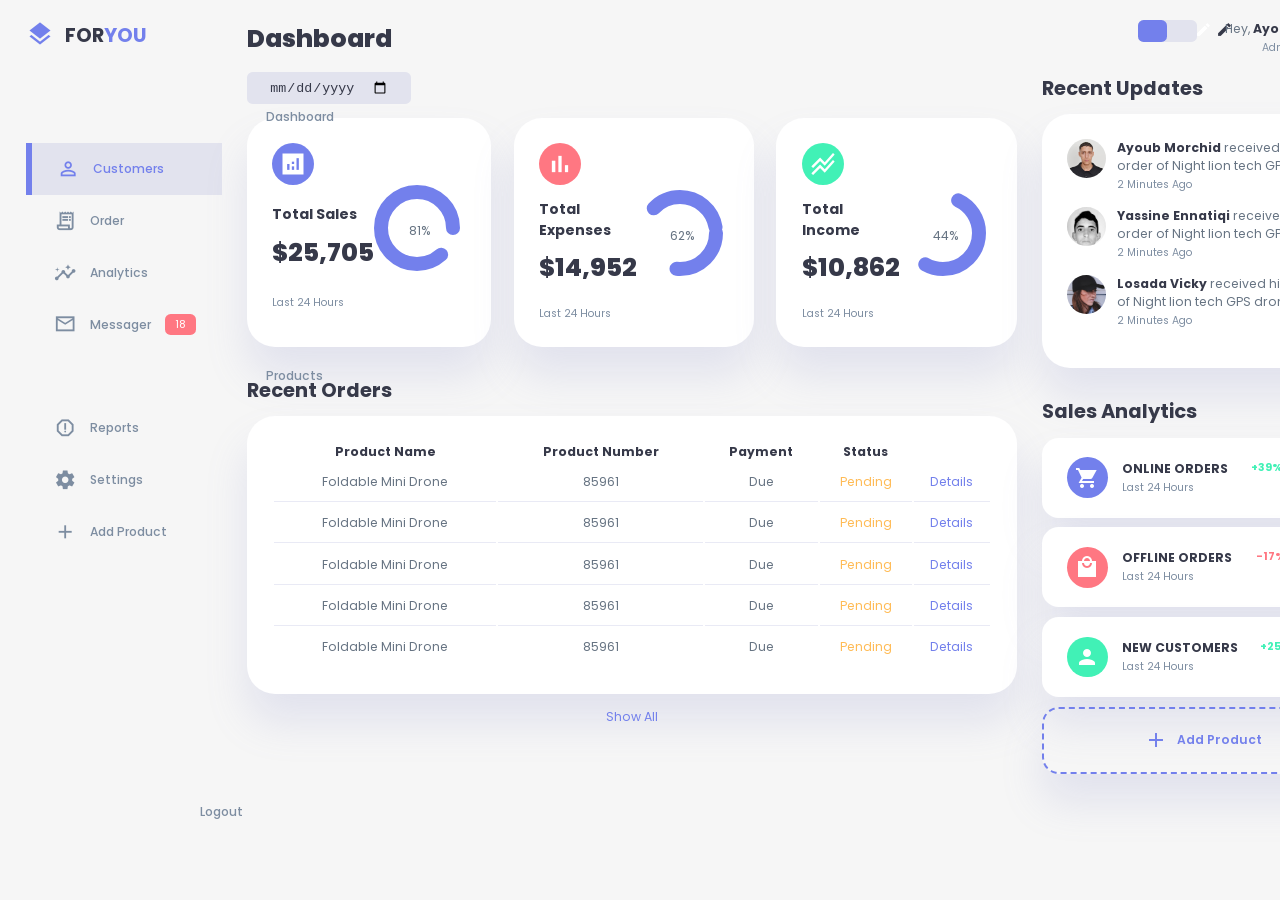
==== index.html @ 38f3a4d1 "my website" ====
<!DOCTYPE html>
<html lang="en">

<head>
    <meta charset="UTF-8">
    <meta http-equiv="X-UA-Compatible" content="IE=edge">
    <meta name="viewport" content="width=device-width, initial-scale=1.0">
    <link rel="shortcut icon" href="images/icon.png" type="image/x-icon">
    <link rel="stylesheet" type="icon/x-icon" href="images/4.png">
    <link href="https://fonts.googleapis.com/icon?family=Material+Icons+Sharp" rel="stylesheet">
    <link rel="stylesheet" href="https://cdnjs.cloudflare.com/ajax/libs/font-awesome/6.1.1/css/all.min.css" integrity="sha512-KfkfwYDsLkIlwQp6LFnl8zNdLGxu9YAA1QvwINks4PhcElQSvqcyVLLD9aMhXd13uQjoXtEKNosOWaZqXgel0g==" crossorigin="anonymous" referrerpolicy="no-referrer" />
    <link rel="icon" type="icon/x-icon" href="/images/icon.png">
    <link rel="stylesheet" href="./style.css">
    <title>Dashboard</title>
</head>

<body>
    <div class="container">
        <aside>
            <div class="top">
                <div class="logo">
                    <span class="primary material-icons-sharp">
                        layers
                        </span>
                    <h2>FOR<span class="primary">YOU</span></h2>
                </div>
                <div class="close" id="close-btn">
                    <span class="material-icons-sharp">close</span>
                </div>
            </div>
            <div class="sidebar">
                <a href="#">
                    <span class="material-icons-sharp">grid_view</span>
                    <h3>Dashboard</h3>
                </a>
                <a href="#" class="active">
                    <span class="material-icons-sharp">person_outline</span>
                    <h3>Customers</h3>
                </a>
                <a href="#">
                    <span class="material-icons-sharp">receipt_long</span>
                    <h3>Order</h3>
                </a>
                <a href="#">
                    <span class="material-icons-sharp">insights</span>
                    <h3>Analytics</h3>
                </a>
                <a href="#">
                    <span class="material-icons-sharp">mail_outline</span>
                    <h3>Messager</h3>
                    <span class="message-count">18</span>
                </a>
                <a href="#">
                    <span class="material-icons-sharp">inventory</span>
                    <h3>Products</h3>
                </a>
                <a href="#">
                    <span class="material-icons-sharp">report_gmailerrorred</span>
                    <h3>Reports</h3>
                </a>
                <a href="#">
                    <span class="material-icons-sharp">settings</span>
                    <h3>Settings</h3>
                </a>
                <a href="#">
                    <span class="material-icons-sharp">add</span>
                    <h3>Add Product</h3>
                </a>
                <a href="#">
                    <span class="material-icons-sharp">logout</span>
                    <h3>Logout</h3>
                </a>
            </div>
        </aside>
        <main>
            <h1>Dashboard</h1>
            <div class="date">
                <input type="date">
            </div>
            <div class="insights">
                <div class="sales">
                    <span class="material-icons-sharp">analytics</span>
                    <div class="middle">
                        <div class="left">
                            <h3>Total Sales</h3>
                            <h1>$25,705</h1>
                        </div>
                        <div class="progress">
                            <svg>
                                <circle cx="38" cy="38" r="36"></circle>
                            </svg>
                            <div class="number">
                                <p>81%</p>
                            </div>
                        </div>
                    </div>
                    <small class="text-muted">Last 24 Hours</small>
                </div>
                <div class="expenses">
                    <span class="material-icons-sharp">bar_chart</span>
                    <div class="middle">
                        <div class="left">
                            <h3>Total Expenses</h3>
                            <h1>$14,952</h1>
                        </div>
                        <div class="progress">
                            <svg>
                                <circle cx="38" cy="38" r="36"></circle>
                            </svg>
                            <div class="number">
                                <p>62%</p>
                            </div>
                        </div>
                    </div>
                    <small class="text-muted">Last 24 Hours</small>
                </div>
                <div class="income">
                    <span class="material-icons-sharp">stacked_line_chart</span>
                    <div class="middle">
                        <div class="left">
                            <h3>Total Income</h3>
                            <h1>$10,862</h1>
                        </div>
                        <div class="progress">
                            <svg>
                                <circle cx="38" cy="38" r="36"></circle>
                            </svg>
                            <div class="number">
                                <p>44%</p>
                            </div>
                        </div>
                    </div>
                    <small class="text-muted">Last 24 Hours</small>
                </div>
            </div>
            <div class="recent-orders">
                <h2>Recent Orders</h2>
                <table>
                    <thead>
                        <tr>
                            <th>Product Name</th>
                            <th>Product Number</th>
                            <th>Payment</th>
                            <th>Status</th>
                            <th></th>
                        </tr>
                    </thead>
                    <tbody>
                        <tr>
                            <td id="Foldable-Mini-Drone">Foldable Mini Drone</td>
                            <td>85961</td>
                            <td>Due</td>
                            <td class="warning">Pending</td>
                            <td class="primary">Details</td>
                        </tr>
                        <tr>
                            <td id="Foldable-Mini-Drone">Foldable Mini Drone</td>
                            <td>85961</td>
                            <td>Due</td>
                            <td class="warning">Pending</td>
                            <td class="primary">Details</td>
                        </tr>
                        <tr>
                            <td id="Foldable-Mini-Drone">Foldable Mini Drone</td>
                            <td>85961</td>
                            <td>Due</td>
                            <td class="warning">Pending</td>
                            <td class="primary">Details</td>
                        </tr>
                        <tr>
                            <td id="Foldable-Mini-Drone">Foldable Mini Drone</td>
                            <td>85961</td>
                            <td>Due</td>
                            <td class="warning">Pending</td>
                            <td class="primary">Details</td>
                        </tr>
                        <tr>
                            <td id="Foldable-Mini-Drone">Foldable Mini Drone</td>
                            <td>85961</td>
                            <td>Due</td>
                            <td class="warning">Pending</td>
                            <td class="primary">Details</td>
                        </tr>
                    </tbody>
                </table>
                <a href="#" id="Show-All">Show All</a>
            </div>
        </main>
        <div class="right">
            <div class="top">
                <button id="menu-btn">
                    <span class="primary material-icons-sharp">menu</span>
                </button>
                <div class="theme-toggler">
                    <span class="material-icons-sharp active">light_mode</span>
                    <span class="material-icons-sharp">dark_mode</span>
                </div>
                <div class="profile">
                    <div class="info">
                        <p>Hey, <b>Ayoub</b></p>
                        <small class="text-muted">Admin</small>
                    </div>
                    <div class="profile-photo">
                        <img src="./images/face (1).jpg">
                    </div>
                </div>
            </div>
            <div class="recent-updates">
                <h2>Recent Updates</h2>
                <div class="updates">
                    <div class="update">
                        <div class="profile-photo">
                            <img src="./images/face (1).jpg">
                        </div>
                        <div class="message">
                            <p><b>Ayoub Morchid</b> received his order of Night lion tech GPS drone.</p>
                            <small class="text-muted">2 Minutes Ago</small>
                        </div>
                    </div>
                    <div class="update">
                        <div class="profile-photo">
                            <img src="./images/face (2).jpg">
                        </div>
                        <div class="message">
                            <p><b>Yassine Ennatiqi</b> received his order of Night lion tech GPS drone.</p>
                            <small class="text-muted">2 Minutes Ago</small>
                        </div>
                    </div>
                    <div class="update">
                        <div class="profile-photo">
                            <img src="./images/face (3).jpg">
                        </div>
                        <div class="message">
                            <p><b>Losada Vicky</b> received his order of Night lion tech GPS drone.</p>
                            <small class="text-muted">2 Minutes Ago</small>
                        </div>
                    </div>
                </div>
            </div>
            <div class="sales-analytics">
                <h2>Sales Analytics</h2>
                <div class="item online">
                    <div class="icon">
                        <span class="material-icons-sharp">shopping_cart</span>
                    </div>
                    <div class="right">
                        <div class="info">
                            <h3>ONLINE ORDERS</h3>
                            <small class="text-muted">Last 24 Hours</small>
                        </div>
                        <h5 class="success">+39%</h5>
                        <h3>3695</h3>
                    </div>
                </div>
                <div class="item offline">
                    <div class="icon">
                        <span class="material-icons-sharp">local_mall</span>
                    </div>
                    <div class="right">
                        <div class="info">
                            <h3>OFFLINE ORDERS</h3>
                            <small class="text-muted">Last 24 Hours</small>
                        </div>
                        <h5 class="danger">-17%</h5>
                        <h3>1253</h3>
                    </div>
                </div>
                <div class="item customers">
                    <div class="icon">
                        <span class="material-icons-sharp">person</span>
                    </div>
                    <div class="right">
                        <div class="info">
                            <h3>NEW CUSTOMERS</h3>
                            <small class="text-muted">Last 24 Hours</small>
                        </div>
                        <h5 class="success">+25%</h5>
                        <h3>862</h3>
                    </div>
                </div>
                <div class="item add-product">
                    <div>
                        <span class="material-icons-sharp">add</span>
                        <h3>Add Product</h3>
                    </div>
                </div>
            </div>
        </div>
    </div>

    <script src="script.js"></script>
</body>

</html>
---- style.css ----
@import url('https://fonts.googleapis.com/css2?family=Poppins:wght@300;400;500;600;700;800&display=swap');

:root {
    --color-primary: #7380ec;
    --color-danger: #ff7782;
    --color-success: #41f1b6;
    --color-warning: #ffbb55;
    --color-white: #fff;
    --color-info-dark: #7d8da1;
    --color-info-light: #dce1eb;
    --color-dark: #363949;
    --color-light: rgba(132, 139, 200, 0.18);
    --color-primary-variant: #111e88;
    --color-dark-variant: #677483;
    --color-background: #f6f6f6;
    --card-border-radius: 2rem;
    --border-radius-1: .4rem;
    --border-radius-2: .8rem;
    --border-radius-3: 1.2rem;
    --card-padding: 1.8rem;
    --padding-1: 1.2rem;
    --box-shadow: 0 2rem 3rem var(--color-light);
}

/*=============== DARK THEME VARAIBLES ===============*/
.dark-theme-variables {
    --color-background: #181a1e;
    --color-white: #202528;
    --color-dark: #edeffd;
    --color-dark-variant: #a3bdcc;
    --color-light: rgba(0, 0, 0, .4);
    --box-shadow: 0 2rem 3rem var(--color-light);
}

* {
    margin: 0;
    padding: 0;
    outline: 0;
    appearance: none;
    border: 0;
    text-decoration: none;
    list-style: none;
    box-sizing: border-box;
}

html {
    font-size: 14px;
}

body {
    width: 100vw;
    height: 100vh;
    font-family: poppins, sans-serif;
    font-size: .88rem;
    background: var(--color-background);
    user-select: none;
    overflow-x: hidden;
    color: var(--color-dark);
}

.container {
    display: grid;
    width: 96%;
    margin: 0 auto;
    gap: 1.8rem;
    grid-template-columns: 14rem auto 23rem;
}

a {
    color: var(--color-dark);
}

img {
    display: block;
    width: 100%;
}

h1 {
    font-weight: 800;
    font-size: 1.8rem;
}

h2 {
    font-size: 1.4rem;
}

h3 {
    font-size: .87rem;
}

h4 {
    font-size: .8rem;
}

h5 {
    font-size: .77rem;
}

small {
    font-size: .75rem;
}

.profile-photo {
    width: 2.8rem;
    height: 2.8rem;
    border-radius: 50%;
    overflow: hidden;
}

.text-muted {
    color: var(--color-info-dark);
}

p {
    color: var(--color-dark-variant);
}

b {
    color: var(--color-dark);
}

.primary {
    color: var(--color-primary);
}

.danger {
    color: var(--color-danger);
}

.success {
    color: var(--color-success);
}

.warning {
    color: var(--color-warning);
}

aside {
    height: 100vh;
}

aside .top {
    display: flex;
    align-items: center;
    justify-content: space-between;
    margin-top: 1.4rem;
}

aside .logo {
    display: flex;
    gap: .8rem;
}

aside .logo > span {
    width: 2rem;
    height: 2rem;
    font-size: 2rem;
}

aside .close {
    display: none;
}


/* SIDEBAR */

aside .sidebar {
    display: flex;
    flex-direction: column;
    height: 86vh;
    position: relative;
    top: 3rem;
}

aside h3 {
    font-weight: 500;
}

aside .sidebar a {
    display: flex;
    color: var(--color-info-dark);
    margin-left: 2rem;
    gap: 1rem;
    align-items: center;
    position: relative;
    height: 3.7rem;
    transition: all 300ms ease;
}

aside .sidebar a span {
    font-size: 1.6rem;
    transition: all 300ms ease;
}

aside .sidebar a:last-child {
    position: absolute;
    bottom: 2rem;
    width: 100%;
}

aside .sidebar a.active {
    background: var(--color-light);
    color: var(--color-primary);
    margin-left: 0;
}

aside .sidebar a.active::before {
    content: '';
    width: 6px;
    height: 100%;
    background: var(--color-primary);
}

aside .sidebar a.active span {
    color: var(--color-primary);
    margin-left: calc(1rem - 3px);
}

aside .sidebar a:hover {
    color: var(--color-primary);
}

aside .sidebar a:hover span {
    margin-left: 1rem;
}

aside .sidebar .message-count {
    background: var(--color-danger);
    color: var(--color-white);
    padding: 2px 10px;
    font-size: 11px;
    border-radius: var(--border-radius-1);
}

aside .sidebar:hover .message-count {
    margin-left: 0;
}

/* MAIN */

main {
    margin-top: 1.4rem;
}

main .date {
    display: inline-block;
    background: var(--color-light);
    border-radius: var(--border-radius-1);
    margin-top: 1rem;
    padding: .5rem 1.6rem;
}

main .date input[type='date'] {
    background: transparent;
    color: var(--color-dark);
}

main .insights {
    display: grid;
    grid-template-columns: repeat(3, 1fr);
    gap: 1.6rem;
    cursor:pointer;
}

main .insights>div {
    background: var(--color-white);
    padding: var(--card-padding);
    border-radius: var(--card-border-radius);
    margin-top: 1rem;
    box-shadow: var(--box-shadow);
    transition: all 300ms ease;
}

#Show-All{
    transition: all .6s;
}
#Show-All:hover{
    transform: scale(1.2);
    color: #111e88;
    font-weight: 600;
}

main .insights>div:hover {
    box-shadow: none;
}

main .insights>div span {
    background: var(--color-primary);
    padding: .5rem;
    border-radius: 50%;
    color: var(--color-white);
    font-size: 2rem;
}

main .insights>div.expenses span {
    background: var(--color-danger);
}

main .insights>div.income span {
    background: var(--color-success);
}

main .insights .middle {
    display: flex;
    align-items: center;
    justify-content: space-between;
}

main .insights h3 {
    margin: 1rem 0 .6rem;
    font-size: 1rem;
}

main .insights .progress {
    position: relative;
    width: 92px;
    height: 92px;
    border-radius: 50%;
}

main .insights svg {
    width: 7rem;
    height: 7rem;
}

main .insights svg circle {
    fill: none;
    stroke: var(--color-primary);
    stroke-width: 14;
    stroke-linecap: round;
    transform: translate(5px, 5px);
}

main .insights .sales svg circle {
    stroke-dashoffset: -30;
    stroke-dasharray: 200;
}

main .insights .expenses svg circle {
    stroke-dashoffset: 20;
    stroke-dasharray: 80;
}

main .insights .income svg circle {
    stroke-dashoffset: 35;
    stroke-dasharray: 110;
}

main .insights .progress .number {
    position: absolute;
    top: 0;
    left: 0;
    height: 100%;
    width: 100%;
    display: flex;
    justify-content: center;
    align-items: center;
}

main .insights small {
    margin-top: 1.3rem;
    display: block;
}

main .recent-orders {
    margin-top: 2rem;
}

main .recent-orders h2 {
    margin-bottom: .8rem;
}

main .recent-orders table {
    background: var(--color-white);
    width: 100%;
    border-radius: var(--card-border-radius);
    padding: var(--card-padding);
    text-align: center;
    box-shadow: var(--box-shadow);
    transition: all 300ms ease;
}

main .recent-orders table:hover {
    box-shadow: none;
}

main table tbody td {
    height: 2.8rem;
    border-bottom: 1px solid var(--color-light);
    color: var(--color-dark-variant);
}

main table tbody tr:last-child td {
    border: none;
}

main .recent-orders a {
    text-align: center;
    display: block;
    margin: 1rem auto;
    color: var(--color-primary);
}

.right {
    margin-top: 1.4rem;
}

.right .top {
    display: flex;
    justify-content: end;
    gap: 2rem;
}

.right .top button {
    display: none;
}

.right .theme-toggler {
    background: var(--color-light);
    display: flex;
    justify-content: space-between;
    align-items: center;
    height: 1.6rem;
    width: 4.2rem;
    cursor: pointer;
    border-radius: var(--border-radius-1);
}

.right .theme-toggler span {
    font-size: 1.2rem;
    width: 50%;
    height: 100%;
    display: flex;
    align-items: center;
    justify-content: center;
}

.right .theme-toggler span.active {
    background: var(--color-primary);
    color: white;
    border-radius: var(--border-radius-1);
}

.right .top .profile {
    display: flex;
    gap: 2rem;
    text-align: right;
}

/* -==--==--==- */

.right .recent-updates {
    margin-top: 1rem;
}

.right .recent-updates h2 {
    margin-bottom: .8rem;
}

.right .recent-updates .updates {
    background: var(--color-white);
    padding: var(--card-padding);
    border-radius: var(--card-border-radius);
    box-shadow: var(--box-shadow);
    transition: all 300ms ease;
}

.right .recent-updates .updates:hover {
    box-shadow: none;
}

.right .recent-updates .updates .update {
    display: grid;
    grid-template-columns: 2.6rem auto;
    gap: 1rem;
    margin-bottom: 1rem;
}

/*=============== SALES ANALYTICS ===============*/

.right .sales-analytics {
    margin-top: 2rem;
}

.right .sales-analytics h2 {
    margin-bottom: .8rem;
}

.right .sales-analytics .item {
    background: var(--color-white);
    display: flex;
    align-items: center;
    gap: 1rem;
    margin-bottom: .7rem;
    padding: 1.4rem var(--card-padding);
    border-radius: var(--border-radius-3);
    box-shadow: var(--box-shadow);
    transition: all 300ms ease;
}

.right .sales-analytics .item:hover {
    box-shadow: none;
}

#Foldable-Mini-Drone{
    transition: .8s ease;
}

#Foldable-Mini-Drone:hover{
    color: var(--color-primary);
    font-size: 120%;
    font-weight: 500;
    cursor: pointer;
}
.right .sales-analytics .item .right {
    display: flex;
    justify-content: space-between;
    align-items: start;
    margin: 0;
    width: 100%;
}

.right .sales-analytics .item .icon {
    padding: .6rem;
    color: var(--color-white);
    border-radius: 50%;
    background: var(--color-primary);
    display: flex;
}

.right .sales-analytics .item.offline .icon {
    background: var(--color-danger);
}

.right .sales-analytics .item.customers .icon {
    background: var(--color-success);
}

.right .sales-analytics .add-product {
    background: transparent;
    border: 2px dashed var(--color-primary);
    color: var(--color-primary);
    display: flex;
    align-items: center;
    justify-content: center;
    cursor: pointer;
}

.right .sales-analytics .add-product:hover {
    background: var(--color-primary);
    color: var(--color-white);
}

.right .sales-analytics .add-product div {
    display: flex;
    align-items: center;
    gap: .6rem;
}

.right .sales-analytics .add-product div h3 {
    font-weight: 600;

}

/*=============== MEDIA ===============*/

@media screen and (max-width: 1200px) {
    .container {
        width: 94%;
        grid-template-columns: 7rem auto 23rem;
    }

    aside .logo h2 {
        display: none;
    }

    aside .sidebar h3 {
        display: none;
    }

    aside .sidebar a {
        width: 5.6rem;
    }

    aside .sidebar a:last-child {
        position: relative;
        margin-top: 1.8rem;
    }

    main .insights {
        grid-template-columns: 1fr;
        gap: 0;
    }

    main .recent-orders {
        width: 94%;
        position: absolute;
        left: 50%;
        transform: translateX(-50%);
        margin: 2rem 0 0 8.8rem;
    }

    main .recent-orders table {
        width: 83vw;
    }

    main table thead tr th:last-child,
    main table thead tr th:first-child {
        display: none;
    }
    main table tbody tr td:last-child,
    main table tbody tr td:first-child {
        display: none;
    }
}

@media screen and (max-width: 768px) {
    .container {
        width: 100%;
        grid-template-columns: 1fr;
    }

    aside {
        position: fixed;    
        left:-100%;
        background: var(--color-white);
        width: 18rem;
        z-index: 3;
        box-shadow: 1rem 3rem 4rem var(--color-light);
        height: 100vh;
        padding-right: var(--card-padding);
        display: none;
        animation: showMenu .4s ease forwards;
    }

    @keyframes showMenu {
        to {
            left: 0;
        }
    }

    aside .logo {
        margin-left: 1rem;
    }

    aside .logo h2 {
        display: inline;
    }

    aside .sidebar h3 {
        display: inline;
    }

    aside .sidebar a {
        width: 100%;
        height: 3.8rem;
    }

    aside .sidebar a:last-child {
        position: absolute;
        bottom: 5rem;
    }

    aside .close {
        display: inline-block;
        cursor: pointer;
    }

    main {
        margin-top: 8rem;
        padding: 0 1rem;
    }

    main .recent-orders {
        position: relative;
        margin: 3rem 0 0 0;
        width: 100%;
    }

    main .recent-orders table {
        width: 100%;
        margin: 0;
    }

    .right {
        width: 94%;
        margin: 0 auto 4rem;
    }

    .right .top {
        position: fixed;
        top: 0;
        left: 0;
        align-items: center;
        padding: 0 .8rem;
        height: 4.6rem;
        background: var(--color-white);
        width: 100%;
        margin: 0;
        z-index: 2;
        box-shadow: 0 1rem 1rem var(--color-light);
    }

    .right .top .theme-toggler {
        width: 4.4rem;
        position: absolute;
        left: 66%;
    }

    .right .profile .info {
        display: none;
    }

    .right .top button {
        display: inline-block;
        background: transparent;
        cursor: pointer;
        color: var(--color-danger);
        position: absolute;
        left: 1rem;
    }

    .right .top .button span {
        font-size: 2rem;
    }
}
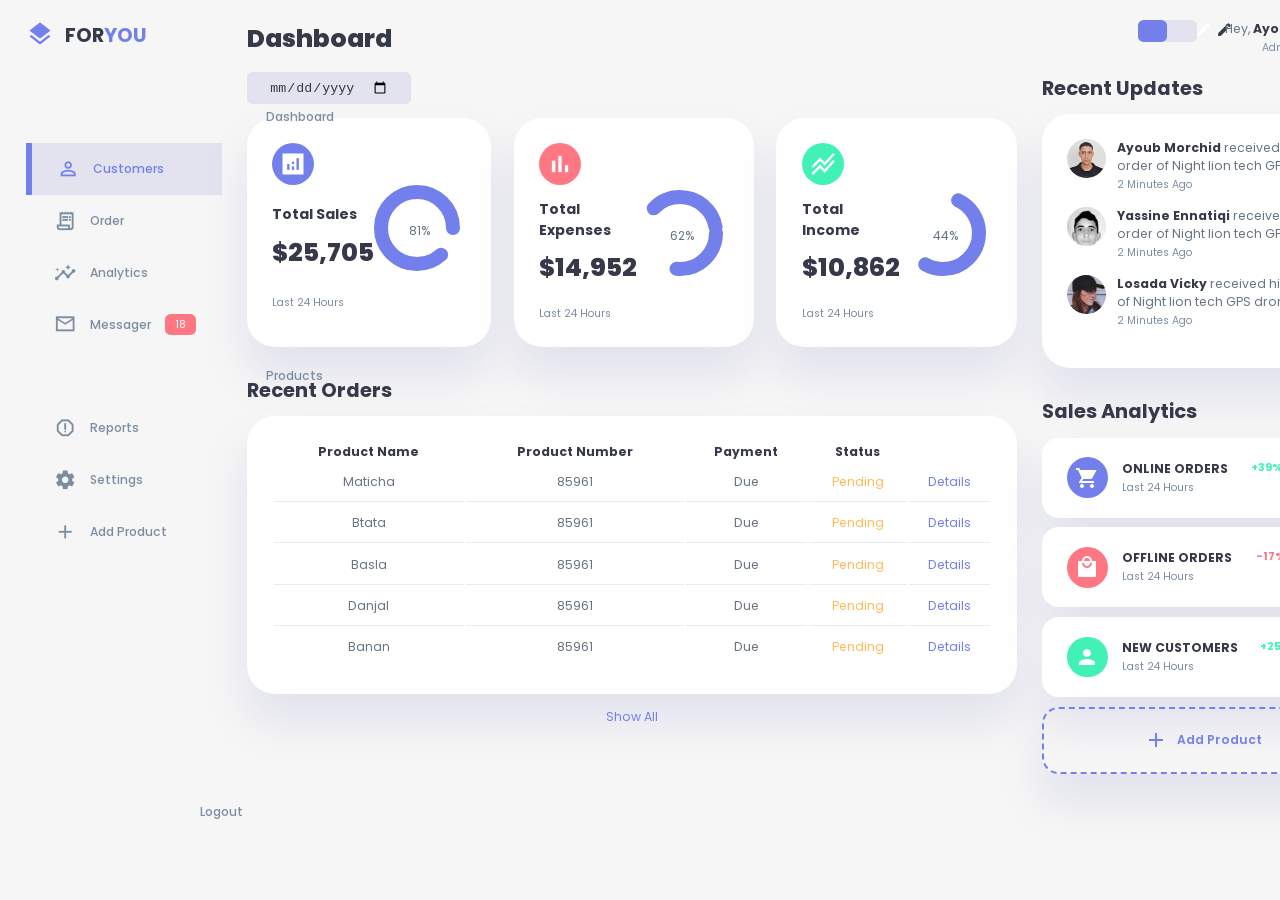
==== commit a9554708: "My website" ====
--- a/index.html
+++ b/index.html
@@ -147,35 +147,35 @@
                     </thead>
                     <tbody>
                         <tr>
-                            <td id="Foldable-Mini-Drone">Foldable Mini Drone</td>
-                            <td>85961</td>
-                            <td>Due</td>
-                            <td class="warning">Pending</td>
-                            <td class="primary">Details</td>
-                        </tr>
-                        <tr>
-                            <td id="Foldable-Mini-Drone">Foldable Mini Drone</td>
-                            <td>85961</td>
-                            <td>Due</td>
-                            <td class="warning">Pending</td>
-                            <td class="primary">Details</td>
-                        </tr>
-                        <tr>
-                            <td id="Foldable-Mini-Drone">Foldable Mini Drone</td>
-                            <td>85961</td>
-                            <td>Due</td>
-                            <td class="warning">Pending</td>
-                            <td class="primary">Details</td>
-                        </tr>
-                        <tr>
-                            <td id="Foldable-Mini-Drone">Foldable Mini Drone</td>
-                            <td>85961</td>
-                            <td>Due</td>
-                            <td class="warning">Pending</td>
-                            <td class="primary">Details</td>
-                        </tr>
-                        <tr>
-                            <td id="Foldable-Mini-Drone">Foldable Mini Drone</td>
+                            <td id="Foldable-Mini-Drone">Maticha</td>
+                            <td>85961</td>
+                            <td>Due</td>
+                            <td class="warning">Pending</td>
+                            <td class="primary">Details</td>
+                        </tr>
+                        <tr>
+                            <td id="Foldable-Mini-Drone">Btata</td>
+                            <td>85961</td>
+                            <td>Due</td>
+                            <td class="warning">Pending</td>
+                            <td class="primary">Details</td>
+                        </tr>
+                        <tr>
+                            <td id="Foldable-Mini-Drone">Basla</td>
+                            <td>85961</td>
+                            <td>Due</td>
+                            <td class="warning">Pending</td>
+                            <td class="primary">Details</td>
+                        </tr>
+                        <tr>
+                            <td id="Foldable-Mini-Drone">Danjal</td>
+                            <td>85961</td>
+                            <td>Due</td>
+                            <td class="warning">Pending</td>
+                            <td class="primary">Details</td>
+                        </tr>
+                        <tr>
+                            <td id="Foldable-Mini-Drone">Banan</td>
                             <td>85961</td>
                             <td>Due</td>
                             <td class="warning">Pending</td>
@@ -287,7 +287,7 @@
             </div>
         </div>
     </div>
-
+    
     <script src="script.js"></script>
 </body>
 
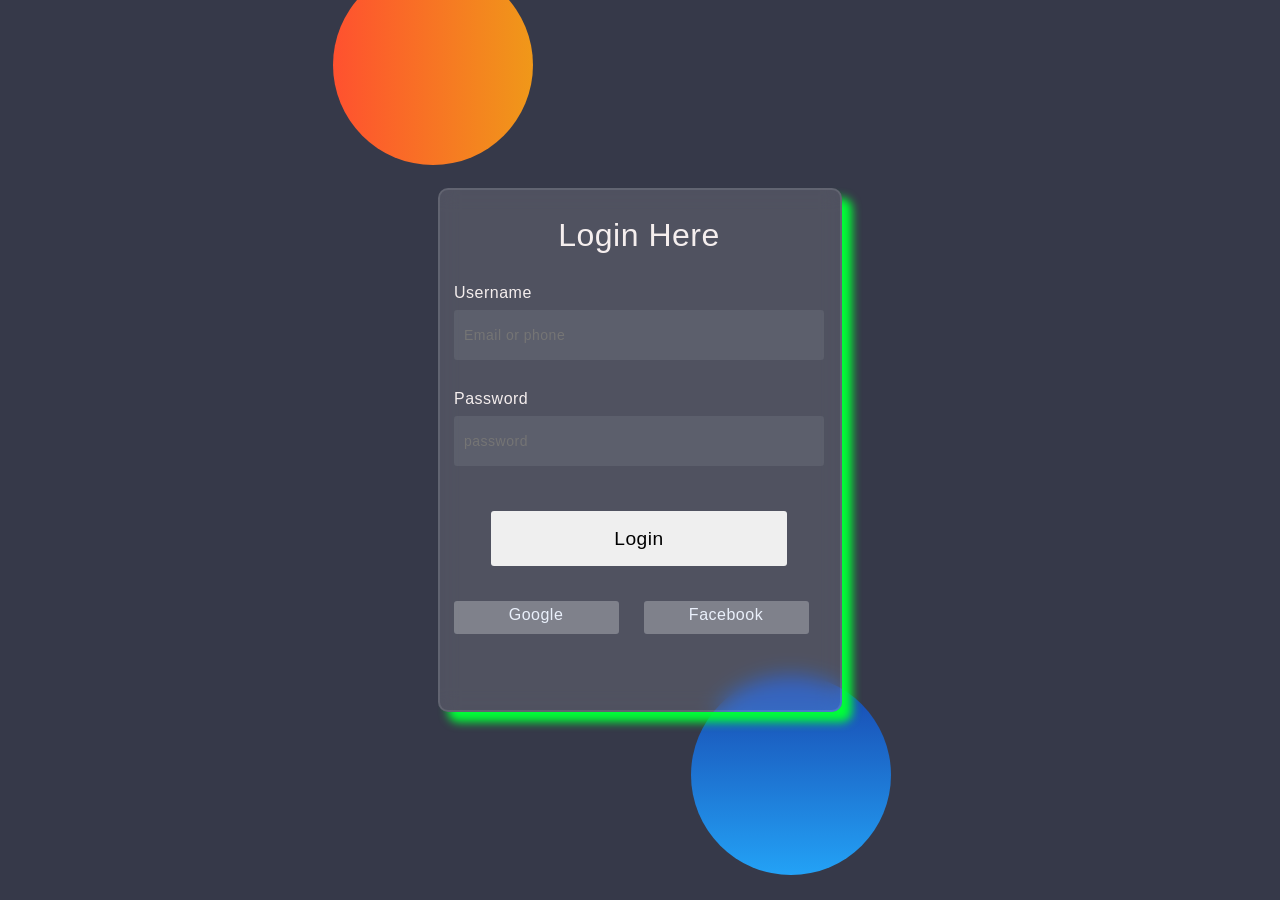
==== commit f9637f7f: "My website1" ====
--- a/index.html
+++ b/index.html
@@ -1,294 +1,211 @@
-<!DOCTYPE html>
-<html lang="en">
-
+<html>
 <head>
-    <meta charset="UTF-8">
-    <meta http-equiv="X-UA-Compatible" content="IE=edge">
-    <meta name="viewport" content="width=device-width, initial-scale=1.0">
-    <link rel="shortcut icon" href="images/icon.png" type="image/x-icon">
-    <link rel="stylesheet" type="icon/x-icon" href="images/4.png">
-    <link href="https://fonts.googleapis.com/icon?family=Material+Icons+Sharp" rel="stylesheet">
-    <link rel="stylesheet" href="https://cdnjs.cloudflare.com/ajax/libs/font-awesome/6.1.1/css/all.min.css" integrity="sha512-KfkfwYDsLkIlwQp6LFnl8zNdLGxu9YAA1QvwINks4PhcElQSvqcyVLLD9aMhXd13uQjoXtEKNosOWaZqXgel0g==" crossorigin="anonymous" referrerpolicy="no-referrer" />
-    <link rel="icon" type="icon/x-icon" href="/images/icon.png">
-    <link rel="stylesheet" href="./style.css">
-    <title>Dashboard</title>
+    <style>
+body {
+background-color:#363949;}
+
+
+.cora1 {
+height: 200px;
+width: 200px;
+background: linear-gradient( 
+to right,
+#ff512f,
+#f09819)
+;
+border-radius: 50%;
+position: absolute;
+left: 26% ;
+top: -35px;
+animation-name: cora1;
+animation-duration: 9s;
+}
+
+@keyframes cora1 {
+0%   { left:26% ; top:-35px;}
+25%  { left:54%; top:-35px;}
+50%  { left:54%; top:75%;}
+75%  { left:26%; top:75%;}
+100% { left:26%; top:-35px;}
+}
+
+
+.cora2 {
+height: 200px;
+width: 200px;
+background: linear-gradient(    
+#1845ad,
+#23a2f6) ;
+border-radius: 50%;
+position: absolute;
+top: 75%;
+left: 54% ;
+animation-name: cora2;
+animation-duration: 9s;
+}
+
+@keyframes cora2 {
+0%   { left:54% ; top:75%;}
+25%  { left:26%; top:75%;}
+50%  { left:26%; top:-35px;}
+75%  { left:54%; top:-35px;}
+100% { left:54%; top:75%;}
+}
+
+
+form{
+height: 520px;
+width: 400px;
+background-color: rgba(255,255,255,0.13);
+position: absolute;
+transform: translate(-50%,-50%);
+top: 50%;
+left: 50%;
+border-radius: 10px;
+backdrop-filter: blur(10px);
+border: 2px solid rgba(255,255,255,0.1);
+box-shadow: 0 0 40px rgba(8,7,16,0.6);
+box-shadow: 10px 10px 10px rgb(0, 255, 55)
+    }
+
+form *{
+font-family: 'Poppins',sans-serif;
+color: #f5eeee;
+letter-spacing: 0.5px;
+outline: none;
+border: none; }
+
+
+.fieldset1 {
+    
+height: 500px;
+width: 370px;
+position: relative;}
+
+
+h1 {
+font-size: 32px;
+font-weight: 500;
+text-align: center;}   
+
+.user1 {
+
+display: block;
+margin-top: 30px;
+font-size: 16px;
+font-weight: 500;}
+
+
+.user2 {
+    display: block;
+    height: 50px;
+    width: 100%;
+    background-color: rgba(255,255,255,0.07);
+    border-radius: 3px;
+    padding: 0 10px;
+    margin-top: 8px;
+    font-size: 14px;
+    font-weight: 300;}
+    
+
+
+.pass1 {
+display: block;
+margin-top: 30px;
+font-size: 16px;
+font-weight: 500;}
+
+
+.pass2 {
+display: block;
+height: 50px;
+width: 100%;
+background-color: rgba(255,255,255,0.07);
+border-radius: 3px;
+padding: 0 10px;
+margin-top: 8px;
+font-size: 14px;
+font-weight: 300;}
+
+button{
+width:80%;
+height: 11%;
+position: relative;
+top: 9%;
+left: 10%;
+border-radius:3px;
+cursor: pointer;
+font-family: 'Franklin Gothic Medium', 'Arial Narrow', Arial, sans-serif;
+font-size: larger;
+color: black;}
+
+
+
+.social{
+margin-top: 30px;
+display: flex;}
+ 
+  
+.social div{
+position: relative;
+top: 50px;
+background: red;
+width: 150px;
+border-radius: 3px;
+padding: 5px 10px 10px 5px;
+background-color: rgba(255,255,255,0.27);
+color: #eaf0fb;
+text-align: center;
+cursor: pointer;}
+
+
+.social div:hover{
+background-color: rgba(255,255,255,0.47);}
+
+
+.social .fb{ 
+margin-left: 25px;}
+
+
+.social i{
+margin-right: 4px;}
+  
+.safha {
+    color: black;
+    text-decoration: none;
+}
+
+
+
+</style>
 </head>
 
+
+
+
 <body>
-    <div class="container">
-        <aside>
-            <div class="top">
-                <div class="logo">
-                    <span class="primary material-icons-sharp">
-                        layers
-                        </span>
-                    <h2>FOR<span class="primary">YOU</span></h2>
-                </div>
-                <div class="close" id="close-btn">
-                    <span class="material-icons-sharp">close</span>
-                </div>
-            </div>
-            <div class="sidebar">
-                <a href="#">
-                    <span class="material-icons-sharp">grid_view</span>
-                    <h3>Dashboard</h3>
-                </a>
-                <a href="#" class="active">
-                    <span class="material-icons-sharp">person_outline</span>
-                    <h3>Customers</h3>
-                </a>
-                <a href="#">
-                    <span class="material-icons-sharp">receipt_long</span>
-                    <h3>Order</h3>
-                </a>
-                <a href="#">
-                    <span class="material-icons-sharp">insights</span>
-                    <h3>Analytics</h3>
-                </a>
-                <a href="#">
-                    <span class="material-icons-sharp">mail_outline</span>
-                    <h3>Messager</h3>
-                    <span class="message-count">18</span>
-                </a>
-                <a href="#">
-                    <span class="material-icons-sharp">inventory</span>
-                    <h3>Products</h3>
-                </a>
-                <a href="#">
-                    <span class="material-icons-sharp">report_gmailerrorred</span>
-                    <h3>Reports</h3>
-                </a>
-                <a href="#">
-                    <span class="material-icons-sharp">settings</span>
-                    <h3>Settings</h3>
-                </a>
-                <a href="#">
-                    <span class="material-icons-sharp">add</span>
-                    <h3>Add Product</h3>
-                </a>
-                <a href="#">
-                    <span class="material-icons-sharp">logout</span>
-                    <h3>Logout</h3>
-                </a>
-            </div>
-        </aside>
-        <main>
-            <h1>Dashboard</h1>
-            <div class="date">
-                <input type="date">
-            </div>
-            <div class="insights">
-                <div class="sales">
-                    <span class="material-icons-sharp">analytics</span>
-                    <div class="middle">
-                        <div class="left">
-                            <h3>Total Sales</h3>
-                            <h1>$25,705</h1>
-                        </div>
-                        <div class="progress">
-                            <svg>
-                                <circle cx="38" cy="38" r="36"></circle>
-                            </svg>
-                            <div class="number">
-                                <p>81%</p>
-                            </div>
-                        </div>
-                    </div>
-                    <small class="text-muted">Last 24 Hours</small>
-                </div>
-                <div class="expenses">
-                    <span class="material-icons-sharp">bar_chart</span>
-                    <div class="middle">
-                        <div class="left">
-                            <h3>Total Expenses</h3>
-                            <h1>$14,952</h1>
-                        </div>
-                        <div class="progress">
-                            <svg>
-                                <circle cx="38" cy="38" r="36"></circle>
-                            </svg>
-                            <div class="number">
-                                <p>62%</p>
-                            </div>
-                        </div>
-                    </div>
-                    <small class="text-muted">Last 24 Hours</small>
-                </div>
-                <div class="income">
-                    <span class="material-icons-sharp">stacked_line_chart</span>
-                    <div class="middle">
-                        <div class="left">
-                            <h3>Total Income</h3>
-                            <h1>$10,862</h1>
-                        </div>
-                        <div class="progress">
-                            <svg>
-                                <circle cx="38" cy="38" r="36"></circle>
-                            </svg>
-                            <div class="number">
-                                <p>44%</p>
-                            </div>
-                        </div>
-                    </div>
-                    <small class="text-muted">Last 24 Hours</small>
-                </div>
-            </div>
-            <div class="recent-orders">
-                <h2>Recent Orders</h2>
-                <table>
-                    <thead>
-                        <tr>
-                            <th>Product Name</th>
-                            <th>Product Number</th>
-                            <th>Payment</th>
-                            <th>Status</th>
-                            <th></th>
-                        </tr>
-                    </thead>
-                    <tbody>
-                        <tr>
-                            <td id="Foldable-Mini-Drone">Maticha</td>
-                            <td>85961</td>
-                            <td>Due</td>
-                            <td class="warning">Pending</td>
-                            <td class="primary">Details</td>
-                        </tr>
-                        <tr>
-                            <td id="Foldable-Mini-Drone">Btata</td>
-                            <td>85961</td>
-                            <td>Due</td>
-                            <td class="warning">Pending</td>
-                            <td class="primary">Details</td>
-                        </tr>
-                        <tr>
-                            <td id="Foldable-Mini-Drone">Basla</td>
-                            <td>85961</td>
-                            <td>Due</td>
-                            <td class="warning">Pending</td>
-                            <td class="primary">Details</td>
-                        </tr>
-                        <tr>
-                            <td id="Foldable-Mini-Drone">Danjal</td>
-                            <td>85961</td>
-                            <td>Due</td>
-                            <td class="warning">Pending</td>
-                            <td class="primary">Details</td>
-                        </tr>
-                        <tr>
-                            <td id="Foldable-Mini-Drone">Banan</td>
-                            <td>85961</td>
-                            <td>Due</td>
-                            <td class="warning">Pending</td>
-                            <td class="primary">Details</td>
-                        </tr>
-                    </tbody>
-                </table>
-                <a href="#" id="Show-All">Show All</a>
-            </div>
-        </main>
-        <div class="right">
-            <div class="top">
-                <button id="menu-btn">
-                    <span class="primary material-icons-sharp">menu</span>
-                </button>
-                <div class="theme-toggler">
-                    <span class="material-icons-sharp active">light_mode</span>
-                    <span class="material-icons-sharp">dark_mode</span>
-                </div>
-                <div class="profile">
-                    <div class="info">
-                        <p>Hey, <b>Ayoub</b></p>
-                        <small class="text-muted">Admin</small>
-                    </div>
-                    <div class="profile-photo">
-                        <img src="./images/face (1).jpg">
-                    </div>
-                </div>
-            </div>
-            <div class="recent-updates">
-                <h2>Recent Updates</h2>
-                <div class="updates">
-                    <div class="update">
-                        <div class="profile-photo">
-                            <img src="./images/face (1).jpg">
-                        </div>
-                        <div class="message">
-                            <p><b>Ayoub Morchid</b> received his order of Night lion tech GPS drone.</p>
-                            <small class="text-muted">2 Minutes Ago</small>
-                        </div>
-                    </div>
-                    <div class="update">
-                        <div class="profile-photo">
-                            <img src="./images/face (2).jpg">
-                        </div>
-                        <div class="message">
-                            <p><b>Yassine Ennatiqi</b> received his order of Night lion tech GPS drone.</p>
-                            <small class="text-muted">2 Minutes Ago</small>
-                        </div>
-                    </div>
-                    <div class="update">
-                        <div class="profile-photo">
-                            <img src="./images/face (3).jpg">
-                        </div>
-                        <div class="message">
-                            <p><b>Losada Vicky</b> received his order of Night lion tech GPS drone.</p>
-                            <small class="text-muted">2 Minutes Ago</small>
-                        </div>
-                    </div>
-                </div>
-            </div>
-            <div class="sales-analytics">
-                <h2>Sales Analytics</h2>
-                <div class="item online">
-                    <div class="icon">
-                        <span class="material-icons-sharp">shopping_cart</span>
-                    </div>
-                    <div class="right">
-                        <div class="info">
-                            <h3>ONLINE ORDERS</h3>
-                            <small class="text-muted">Last 24 Hours</small>
-                        </div>
-                        <h5 class="success">+39%</h5>
-                        <h3>3695</h3>
-                    </div>
-                </div>
-                <div class="item offline">
-                    <div class="icon">
-                        <span class="material-icons-sharp">local_mall</span>
-                    </div>
-                    <div class="right">
-                        <div class="info">
-                            <h3>OFFLINE ORDERS</h3>
-                            <small class="text-muted">Last 24 Hours</small>
-                        </div>
-                        <h5 class="danger">-17%</h5>
-                        <h3>1253</h3>
-                    </div>
-                </div>
-                <div class="item customers">
-                    <div class="icon">
-                        <span class="material-icons-sharp">person</span>
-                    </div>
-                    <div class="right">
-                        <div class="info">
-                            <h3>NEW CUSTOMERS</h3>
-                            <small class="text-muted">Last 24 Hours</small>
-                        </div>
-                        <h5 class="success">+25%</h5>
-                        <h3>862</h3>
-                    </div>
-                </div>
-                <div class="item add-product">
-                    <div>
-                        <span class="material-icons-sharp">add</span>
-                        <h3>Add Product</h3>
-                    </div>
-                </div>
-            </div>
+
+    <div class="cora1"></div>
+    <div class="cora2"></div>
+<form >
+    <fieldset class="fieldset1">
+                                                                             
+        <h1>Login Here</h1>
+        <label class="user1">Username</label>
+        <input type="text" placeholder="Email or phone " class="user2">
+        <label class="pass1">Password</label>
+        <input type="text" placeholder="password" class="pass2">
+        <button><a class="safha" href="index.html">Login</a></button>
+
+        <div class="social">
+            <div class="go"><i class="fab fa-google"></i>Google</div>
+            <div class="fb"><i class="fab fa-facebook"></i>  Facebook</div>
         </div>
-    </div>
-    
-    <script src="script.js"></script>
+    </fieldset>
+</form>
+
+
+
+
 </body>
-
 </html>
